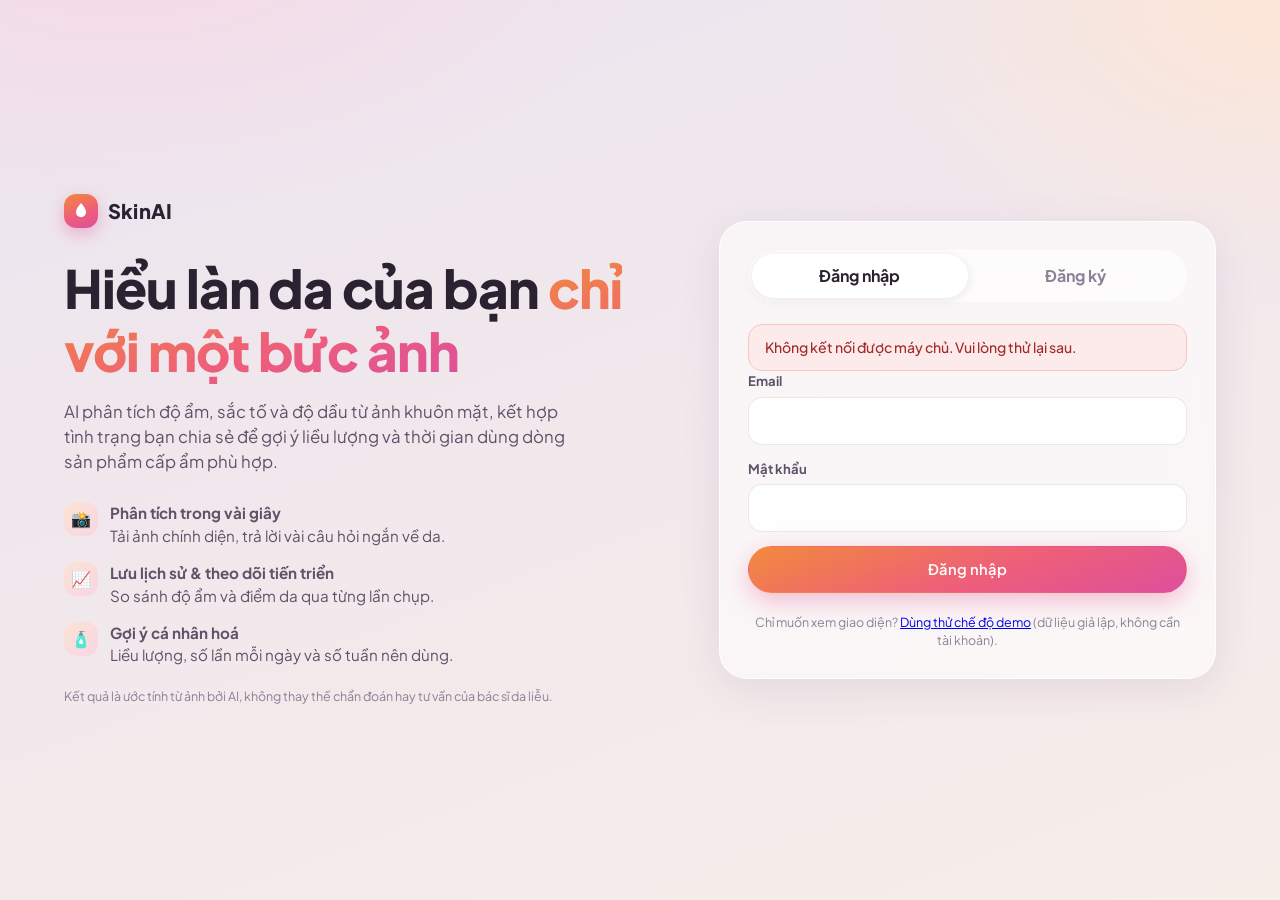
==== index.html @ d9d66732 "Khởi tạo web phân tích da bằng AI (PHP + MySQL + Claude Vision) - Frontend HTML/CSS/JS thuần: đăng n" ====
<!DOCTYPE html>
<html lang="vi">
<head>
  <meta charset="utf-8">
  <meta name="viewport" content="width=device-width, initial-scale=1">
  <title>SkinAI — Phân tích da bằng AI</title>
  <meta name="description" content="Tải ảnh khuôn mặt, nhận phân tích độ ẩm, sắc tố và gợi ý liều lượng sản phẩm cấp ẩm phù hợp với làn da của bạn.">
  <link rel="preconnect" href="https://fonts.googleapis.com">
  <link rel="preconnect" href="https://fonts.gstatic.com" crossorigin>
  <link href="https://fonts.googleapis.com/css2?family=Plus+Jakarta+Sans:wght@400;500;600;700;800&display=swap" rel="stylesheet">
  <link rel="stylesheet" href="assets/css/style.css">
  <link rel="icon" href="data:image/svg+xml,%3Csvg xmlns='http://www.w3.org/2000/svg' viewBox='0 0 100 100'%3E%3Ctext y='.9em' font-size='90'%3E💧%3C/text%3E%3C/svg%3E">
</head>
<body>
  <main class="landing">
    <section class="hero">
      <div class="brand">
        <span class="brand-mark" aria-hidden="true">
          <svg viewBox="0 0 24 24" fill="currentColor"><path d="M12 2.5c3.6 4.3 6 7.6 6 10.9A6 6 0 0 1 6 13.4C6 10.1 8.4 6.8 12 2.5Z"/></svg>
        </span>
        <span data-brand>SkinAI</span>
      </div>
      <h1>Hiểu làn da của bạn <em>chỉ với một bức ảnh</em></h1>
      <p class="lead">AI phân tích độ ẩm, sắc tố và độ dầu từ ảnh khuôn mặt, kết hợp tình trạng bạn chia sẻ để gợi ý liều lượng và thời gian dùng dòng sản phẩm cấp ẩm phù hợp.</p>
      <ul class="feature-list">
        <li><span class="ico" aria-hidden="true">📸</span><span><b>Phân tích trong vài giây</b><br>Tải ảnh chính diện, trả lời vài câu hỏi ngắn về da.</span></li>
        <li><span class="ico" aria-hidden="true">📈</span><span><b>Lưu lịch sử &amp; theo dõi tiến triển</b><br>So sánh độ ẩm và điểm da qua từng lần chụp.</span></li>
        <li><span class="ico" aria-hidden="true">🧴</span><span><b>Gợi ý cá nhân hoá</b><br>Liều lượng, số lần mỗi ngày và số tuần nên dùng.</span></li>
      </ul>
      <p class="disclaimer">Kết quả là ước tính từ ảnh bởi AI, không thay thế chẩn đoán hay tư vấn của bác sĩ da liễu.</p>
    </section>

    <section class="card auth-card" aria-labelledby="auth-title">
      <h2 id="auth-title" class="sr-only">Đăng nhập hoặc đăng ký</h2>
      <div class="auth-tabs" role="tablist">
        <button type="button" role="tab" id="tab-login" aria-selected="true" aria-controls="form-login">Đăng nhập</button>
        <button type="button" role="tab" id="tab-register" aria-selected="false" aria-controls="form-register">Đăng ký</button>
      </div>

      <div id="auth-error" class="alert alert-error" role="alert" hidden></div>

      <form id="form-login" autocomplete="on" novalidate>
        <div class="field">
          <label for="login-email">Email</label>
          <input class="input" id="login-email" name="email" type="email" autocomplete="email" required>
        </div>
        <div class="field">
          <label for="login-password">Mật khẩu</label>
          <input class="input" id="login-password" name="password" type="password" autocomplete="current-password" required>
        </div>
        <button class="btn btn-primary btn-block" type="submit">Đăng nhập</button>
      </form>

      <form id="form-register" autocomplete="on" novalidate hidden>
        <div class="field">
          <label for="reg-name">Họ tên</label>
          <input class="input" id="reg-name" name="name" type="text" autocomplete="name" maxlength="100" required>
        </div>
        <div class="field">
          <label for="reg-email">Email</label>
          <input class="input" id="reg-email" name="email" type="email" autocomplete="email" required>
        </div>
        <div class="field">
          <label for="reg-password">Mật khẩu</label>
          <input class="input" id="reg-password" name="password" type="password" autocomplete="new-password" minlength="8" required>
          <span class="hint">Tối thiểu 8 ký tự.</span>
        </div>
        <label class="consent">
          <input type="checkbox" id="reg-consent" name="consent">
          <span>Tôi đồng ý cho phép lưu ảnh khuôn mặt và dữ liệu về da của tôi, và gửi ảnh tới nhà cung cấp AI (Anthropic) để phân tích. Tôi có thể xoá dữ liệu bất cứ lúc nào trong mục Lịch sử.</span>
        </label>
        <button class="btn btn-primary btn-block" type="submit">Tạo tài khoản</button>
      </form>

      <p class="disclaimer" style="text-align:center">
        Chỉ muốn xem giao diện? <a href="app.html?demo=1">Dùng thử chế độ demo</a> (dữ liệu giả lập, không cần tài khoản).
      </p>
    </section>
  </main>

  <script src="assets/js/config.js"></script>
  <script src="assets/js/api.js"></script>
  <script src="assets/js/auth.js"></script>
</body>
</html>
---- assets/css/style.css ----
/* =========================================================
   SkinAI — giao diện kính mờ, gradient hồng–cam
   ========================================================= */

:root {
  --font: "Plus Jakarta Sans", system-ui, -apple-system, "Segoe UI", Roboto, sans-serif;

  --ink: #2b2231;
  --ink-2: #5d5368;
  --muted: #8b8196;
  --line: rgba(60, 40, 80, 0.10);

  --bg-a: #ece4ef;
  --bg-b: #f7ede9;
  --glass: rgba(255, 255, 255, 0.58);
  --glass-strong: rgba(255, 255, 255, 0.82);
  --glass-border: rgba(255, 255, 255, 0.8);

  --accent: #e8722f;
  --accent-2: #e2508f;
  --grad: linear-gradient(160deg, #f28a3c 0%, #ee5f79 55%, #dd4f9c 100%);
  --grad-soft: linear-gradient(135deg, #fbe3d3, #f9d5e5);

  --good: #2f9e6b;
  --warn: #d98a12;
  --bad: #d64545;

  --radius: 28px;
  --radius-sm: 16px;
  --shadow: 0 10px 40px rgba(88, 52, 110, 0.10);
}

* { box-sizing: border-box; }
[hidden] { display: none !important; }

html { -webkit-text-size-adjust: 100%; }
body {
  margin: 0;
  font-family: var(--font);
  color: var(--ink);
  line-height: 1.5;
  min-height: 100vh;
  background:
    radial-gradient(900px 500px at 10% -10%, #f6d9e6 0%, transparent 60%),
    radial-gradient(800px 500px at 100% 0%, #fde6d6 0%, transparent 55%),
    linear-gradient(160deg, var(--bg-a), var(--bg-b));
  background-attachment: fixed;
}

h1, h2, h3, h4 { margin: 0; line-height: 1.2; }
p { margin: 0; }
button { font: inherit; color: inherit; }
img { max-width: 100%; display: block; }

.muted { color: var(--muted); }
.sr-only { position: absolute; width: 1px; height: 1px; overflow: hidden; clip: rect(0 0 0 0); white-space: nowrap; }

/* ---------- Thành phần chung ---------- */
.card {
  background: var(--glass);
  -webkit-backdrop-filter: blur(20px);
  backdrop-filter: blur(20px);
  border: 1px solid var(--glass-border);
  border-radius: var(--radius);
  box-shadow: var(--shadow);
  padding: 24px;
}
.card-title { font-size: 1.05rem; font-weight: 700; }
.card-head { display: flex; align-items: center; justify-content: space-between; gap: 12px; margin-bottom: 16px; }

.btn {
  display: inline-flex; align-items: center; justify-content: center; gap: 8px;
  border: 1px solid var(--glass-border);
  background: var(--glass-strong);
  color: var(--ink);
  padding: 11px 20px;
  border-radius: 999px;
  font-weight: 600; font-size: 0.92rem;
  cursor: pointer;
  transition: transform .15s ease, box-shadow .15s ease, background .15s ease;
  box-shadow: 0 2px 10px rgba(88, 52, 110, 0.08);
  text-decoration: none;
}
.btn:hover { transform: translateY(-1px); box-shadow: 0 6px 18px rgba(88, 52, 110, 0.14); }
.btn:active { transform: translateY(0); }
.btn:focus-visible, .tab:focus-visible, .chip-check input:focus-visible + span, .seg input:focus-visible + span {
  outline: 3px solid rgba(226, 80, 143, 0.45); outline-offset: 2px;
}
.btn[disabled] { opacity: .55; cursor: not-allowed; transform: none; }
.btn-primary { background: var(--grad); color: #fff; border-color: transparent; box-shadow: 0 8px 24px rgba(226, 80, 143, 0.35); }
.btn-primary:hover { box-shadow: 0 12px 30px rgba(226, 80, 143, 0.45); }
.btn-ghost { background: transparent; box-shadow: none; }
.btn-danger { color: var(--bad); }
.btn-sm { padding: 7px 14px; font-size: 0.82rem; }
.btn-block { width: 100%; }
.btn svg { width: 18px; height: 18px; flex: none; }

.badge {
  display: inline-flex; align-items: center; gap: 6px;
  padding: 4px 10px; border-radius: 999px;
  font-size: 0.75rem; font-weight: 700;
  background: rgba(255,255,255,.7); color: var(--ink-2);
}

/* ---------- Form ---------- */
.field { display: grid; gap: 6px; margin-bottom: 14px; }
.field > label, .field > .label { font-size: 0.82rem; font-weight: 700; color: var(--ink-2); }
.input, .select, .textarea {
  width: 100%;
  font: inherit;
  color: var(--ink);
  background: rgba(255,255,255,.85);
  border: 1px solid var(--line);
  border-radius: 14px;
  padding: 11px 14px;
  transition: border-color .15s, box-shadow .15s;
}
.textarea { resize: vertical; min-height: 64px; }
.input:focus, .select:focus, .textarea:focus {
  outline: none; border-color: var(--accent-2); box-shadow: 0 0 0 4px rgba(226, 80, 143, 0.14);
}
.row { display: grid; grid-template-columns: 1fr 1fr; gap: 12px; }
.hint { font-size: 0.78rem; color: var(--muted); }

.seg-group { display: flex; flex-wrap: wrap; gap: 8px; }
.seg input, .chip-check input { position: absolute; opacity: 0; pointer-events: none; }
.seg span, .chip-check span {
  display: inline-block; padding: 8px 14px; border-radius: 999px;
  background: rgba(255,255,255,.75); border: 1px solid var(--line);
  font-size: 0.85rem; font-weight: 600; color: var(--ink-2); cursor: pointer;
  transition: all .15s ease; user-select: none;
}
.seg, .chip-check { position: relative; }
.seg input:checked + span, .chip-check input:checked + span {
  background: var(--grad); color: #fff; border-color: transparent;
  box-shadow: 0 4px 14px rgba(226, 80, 143, 0.3);
}

.alert { padding: 12px 16px; border-radius: 14px; font-size: 0.88rem; font-weight: 500; }
.alert-error { background: #fdeaea; color: #a12b2b; border: 1px solid #f5c6c6; }
.alert-warn { background: #fff4de; color: #8a5a06; border: 1px solid #f4d9a3; }
.alert-ok { background: #e6f6ee; color: #1f6e49; border: 1px solid #b9e3cf; }

/* ---------- Trang chào / đăng nhập ---------- */
.landing { min-height: 100vh; display: grid; grid-template-columns: 1.1fr 0.9fr; align-items: center; gap: 48px; max-width: 1200px; margin: 0 auto; padding: 32px 24px; }
.brand { display: flex; align-items: center; gap: 10px; font-weight: 800; font-size: 1.25rem; letter-spacing: .01em; }
.brand-mark {
  width: 34px; height: 34px; border-radius: 12px; background: var(--grad);
  display: grid; place-items: center; color: #fff; box-shadow: 0 6px 16px rgba(226,80,143,.35);
}
.brand-mark svg { width: 20px; height: 20px; }
.hero h1 { font-size: clamp(2rem, 4.5vw, 3.3rem); font-weight: 800; letter-spacing: -0.02em; margin: 28px 0 16px; }
.hero h1 em { font-style: normal; background: var(--grad); -webkit-background-clip: text; background-clip: text; color: transparent; }
.hero p.lead { font-size: 1.05rem; color: var(--ink-2); max-width: 520px; }
.feature-list { list-style: none; padding: 0; margin: 28px 0 0; display: grid; gap: 14px; }
.feature-list li { display: flex; gap: 12px; align-items: flex-start; color: var(--ink-2); font-size: 0.95rem; }
.feature-list .ico { flex: none; width: 34px; height: 34px; border-radius: 12px; background: var(--grad-soft); display: grid; place-items: center; font-size: 1rem; }
.auth-card { padding: 28px; }
.auth-tabs { display: grid; grid-template-columns: 1fr 1fr; background: rgba(255,255,255,.6); border-radius: 999px; padding: 4px; margin-bottom: 22px; }
.auth-tabs button { border: 0; background: transparent; padding: 10px; border-radius: 999px; font-weight: 700; color: var(--muted); cursor: pointer; }
.auth-tabs button[aria-selected="true"] { background: #fff; color: var(--ink); box-shadow: 0 2px 10px rgba(88,52,110,.12); }
.consent { display: flex; gap: 10px; align-items: flex-start; font-size: 0.82rem; color: var(--ink-2); margin: 4px 0 16px; }
.consent input { margin-top: 3px; accent-color: var(--accent-2); }
.disclaimer { margin-top: 20px; font-size: 0.78rem; color: var(--muted); }

/* ---------- Khung ứng dụng ---------- */
.shell { max-width: 1440px; margin: 0 auto; padding: 20px 24px 48px; }
.topbar { display: grid; grid-template-columns: 1fr auto 1fr; align-items: center; gap: 16px; margin-bottom: 24px; }
.tabs { display: inline-flex; gap: 4px; padding: 6px; background: var(--glass); border: 1px solid var(--glass-border); border-radius: 999px; -webkit-backdrop-filter: blur(16px); backdrop-filter: blur(16px); box-shadow: var(--shadow); }
.tab { border: 0; background: transparent; padding: 10px 24px; border-radius: 999px; font-weight: 700; color: var(--muted); cursor: pointer; transition: all .15s; white-space: nowrap; }
.tab:hover { color: var(--ink); }
.tab[aria-selected="true"] { background: #fff; color: var(--ink); box-shadow: 0 3px 12px rgba(88,52,110,.14); }
.top-actions { display: flex; align-items: center; justify-content: flex-end; gap: 10px; flex-wrap: wrap; }
.user-menu { position: relative; }
.user-btn { display: flex; align-items: center; gap: 10px; padding: 6px 14px 6px 6px; }
.avatar { width: 32px; height: 32px; border-radius: 50%; background: var(--grad); color: #fff; font-weight: 800; display: grid; place-items: center; font-size: 0.85rem; }
.menu { position: absolute; right: 0; top: calc(100% + 8px); min-width: 220px; z-index: 30; padding: 8px; background: var(--glass-strong); border: 1px solid var(--glass-border); border-radius: 18px; box-shadow: var(--shadow); -webkit-backdrop-filter: blur(20px); backdrop-filter: blur(20px); }
.menu button { display: block; width: 100%; text-align: left; border: 0; background: transparent; padding: 10px 14px; border-radius: 12px; cursor: pointer; font-weight: 600; }
.menu button:hover { background: rgba(226, 80, 143, .08); }
.menu .danger { color: var(--bad); }

.page-title { font-size: 1.9rem; font-weight: 800; letter-spacing: -0.02em; margin-bottom: 4px; }
.page-sub { color: var(--muted); font-size: 0.92rem; margin-bottom: 20px; }

.grid-3 { display: grid; grid-template-columns: minmax(320px, 1fr) minmax(320px, 1.05fr) minmax(300px, 0.95fr); gap: 20px; align-items: start; }
.stack { display: grid; gap: 20px; }

/* ---------- Thẻ ảnh ---------- */
.photo-stage {
  position: relative; aspect-ratio: 3 / 4; border-radius: 22px; overflow: hidden;
  background: linear-gradient(160deg, rgba(255,255,255,.7), rgba(245,225,235,.7));
  border: 2px dashed rgba(226, 80, 143, .35);
  display: grid; place-items: center; text-align: center; padding: 20px;
  transition: border-color .15s, background .15s;
}
.photo-stage.drag { border-color: var(--accent-2); background: rgba(255,255,255,.95); }
.photo-stage.filled { border-style: solid; border-color: rgba(255,255,255,.9); padding: 0; }
.photo-stage img { width: 100%; height: 100%; object-fit: cover; }
.photo-empty .big { font-size: 2.6rem; }
.photo-empty p { margin-top: 6px; color: var(--ink-2); font-weight: 600; }
.photo-actions { display: flex; gap: 10px; margin-top: 14px; flex-wrap: wrap; }
.photo-actions .btn { flex: 1 1 auto; }
.tips { margin: 14px 0 0; padding: 0; list-style: none; display: grid; gap: 6px; font-size: 0.82rem; color: var(--ink-2); }
.tips li::before { content: "✓ "; color: var(--good); font-weight: 800; }

.scan-overlay { position: absolute; inset: 0; background: rgba(43, 34, 49, .35); display: grid; place-items: center; color: #fff; text-align: center; padding: 20px; }
.scan-overlay::after {
  content: ""; position: absolute; left: 0; right: 0; height: 3px; top: 0;
  background: linear-gradient(90deg, transparent, #fff, transparent);
  box-shadow: 0 0 18px 4px rgba(255,255,255,.8);
  animation: scan 1.8s ease-in-out infinite;
}
@keyframes scan { 0% { top: 4%; } 50% { top: 96%; } 100% { top: 4%; } }
.scan-msg { font-weight: 700; text-shadow: 0 1px 8px rgba(0,0,0,.4); position: relative; z-index: 1; }

/* ---------- Thẻ kết quả ---------- */
.result-card {
  background: var(--grad); color: #fff; border: 0; padding: 26px;
  box-shadow: 0 20px 50px rgba(226, 80, 143, .32);
  position: relative; overflow: hidden;
}
.result-card::before { content: ""; position: absolute; width: 320px; height: 320px; right: -120px; top: -140px; border-radius: 50%; background: rgba(255,255,255,.12); }
.result-card h2 { font-size: 1.6rem; font-weight: 800; position: relative; }
.result-card .summary { opacity: .92; font-size: 0.9rem; margin-top: 6px; position: relative; }
.gauge-wrap { max-width: 260px; margin: 8px auto 0; position: relative; }
.gauge-wrap svg { width: 100%; height: auto; overflow: visible; }
.metric-tiles { display: grid; grid-template-columns: repeat(3, 1fr); gap: 10px; margin-top: 4px; position: relative; }
.metric { background: rgba(255,255,255,.16); border: 1px solid rgba(255,255,255,.25); border-radius: 18px; padding: 12px 14px; }
.metric .k { font-size: 0.72rem; opacity: .85; font-weight: 600; }
.metric .v { font-size: 1.55rem; font-weight: 800; letter-spacing: -0.02em; }
.metric .v small { font-size: 0.8rem; font-weight: 700; opacity: .85; }
.metric .bar { height: 5px; border-radius: 3px; background: rgba(255,255,255,.28); margin-top: 6px; overflow: hidden; }
.metric .bar i { display: block; height: 100%; background: #fff; border-radius: 3px; }
.result-section { margin-top: 20px; position: relative; }
.result-section h3 { font-size: 0.95rem; font-weight: 800; margin-bottom: 8px; }
.result-section ul { margin: 0; padding-left: 18px; font-size: 0.86rem; opacity: .95; display: grid; gap: 4px; }
.conf { display: flex; align-items: center; gap: 8px; flex-wrap: wrap; margin-top: 12px; position: relative; }
.conf .badge { background: rgba(255,255,255,.22); color: #fff; }
.result-actions { display: grid; gap: 10px; margin-top: 22px; position: relative; }
.btn-onGrad { background: rgba(255,255,255,.22); border: 1px solid rgba(255,255,255,.35); color: #fff; justify-content: space-between; padding: 14px 20px; box-shadow: none; }
.btn-onGrad:hover { background: rgba(255,255,255,.32); }
.derm-alert { margin-top: 16px; background: rgba(255,255,255,.95); color: #8a2b2b; border-radius: 16px; padding: 12px 16px; font-weight: 600; font-size: 0.86rem; position: relative; }

/* ---------- Radar & danh sách chỉ số ---------- */
.radar-wrap svg { width: 100%; height: auto; }
.rating-list { list-style: none; margin: 8px 0 0; padding: 0; display: grid; gap: 8px; }
.rating-list li { display: flex; justify-content: space-between; font-size: 0.86rem; padding-bottom: 8px; border-bottom: 1px solid var(--line); }
.rating-list li:last-child { border-bottom: 0; }
.rating-list .lvl { font-weight: 800; }
.lvl-excellent { color: var(--accent); }
.lvl-good { color: var(--good); }
.lvl-mid { color: var(--warn); }
.lvl-low { color: var(--bad); }

/* ---------- Gợi ý sản phẩm ---------- */
.rec { padding: 16px; border-radius: 20px; background: rgba(255,255,255,.75); border: 1px solid var(--glass-border); display: grid; gap: 8px; }
.rec + .rec { margin-top: 12px; }
.rec-top { display: flex; justify-content: space-between; align-items: flex-start; gap: 12px; }
.rec-name { font-weight: 800; }
.rec-cat { font-size: 0.75rem; color: var(--muted); font-weight: 600; }
.rec-price { color: var(--accent); font-weight: 800; white-space: nowrap; }
.rec-pills { display: flex; flex-wrap: wrap; gap: 6px; }
.rec-pills .badge { background: var(--grad-soft); color: #7a3350; }
.rec-dose { font-size: 0.86rem; }
.rec-how, .rec-notes { font-size: 0.8rem; color: var(--ink-2); }
.empty { text-align: center; padding: 28px 12px; color: var(--muted); font-size: 0.9rem; }

/* ---------- Hướng dẫn / bước ---------- */
.steps { list-style: none; margin: 0; padding: 0; display: grid; gap: 16px; counter-reset: s; }
.steps li { display: flex; gap: 14px; font-size: 0.9rem; color: var(--ink-2); counter-increment: s; }
.steps li::before { content: counter(s); flex: none; width: 30px; height: 30px; border-radius: 50%; background: var(--grad); color: #fff; font-weight: 800; display: grid; place-items: center; font-size: 0.85rem; }
.steps b { display: block; color: var(--ink); }

/* ---------- Lịch sử ---------- */
.trend-card svg { width: 100%; height: auto; }
.legend { display: flex; gap: 16px; font-size: 0.8rem; color: var(--ink-2); margin-bottom: 6px; }
.legend i { display: inline-block; width: 10px; height: 10px; border-radius: 50%; margin-right: 6px; }
.history-list { display: grid; grid-template-columns: repeat(auto-fill, minmax(280px, 1fr)); gap: 16px; margin-top: 20px; }
.h-item { padding: 14px; display: grid; grid-template-columns: 84px 1fr; gap: 14px; cursor: pointer; transition: transform .15s; border-radius: 24px; }
.h-item:hover { transform: translateY(-2px); }
.h-thumb { width: 84px; height: 104px; border-radius: 16px; object-fit: cover; background: var(--grad-soft); }
.h-date { font-weight: 800; font-size: 0.9rem; }
.h-stats { display: grid; grid-template-columns: 1fr 1fr; gap: 4px 10px; font-size: 0.78rem; color: var(--ink-2); margin: 6px 0 8px; }
.h-stats b { color: var(--ink); }
.h-actions { display: flex; gap: 6px; }

/* ---------- Báo cáo ---------- */
.report { max-width: 900px; margin: 0 auto; padding: 32px; background: var(--glass-strong); }
.report-head { display: flex; justify-content: space-between; align-items: flex-start; gap: 16px; padding-bottom: 18px; border-bottom: 1px solid var(--line); margin-bottom: 22px; }
.report-grid { display: grid; grid-template-columns: 220px 1fr; gap: 24px; }
.report-photo { border-radius: 20px; aspect-ratio: 3/4; object-fit: cover; width: 100%; }
.report table { width: 100%; border-collapse: collapse; font-size: 0.9rem; }
.report th, .report td { text-align: left; padding: 8px 0; border-bottom: 1px solid var(--line); }
.report th { color: var(--muted); font-weight: 600; width: 55%; }
.report h3 { margin: 22px 0 10px; font-size: 1rem; }
.report ul { margin: 0; padding-left: 20px; display: grid; gap: 4px; font-size: 0.9rem; }
.report .foot { margin-top: 24px; font-size: 0.76rem; color: var(--muted); }

/* ---------- Toast ---------- */
.toasts { position: fixed; bottom: 20px; left: 50%; transform: translateX(-50%); z-index: 100; display: grid; gap: 10px; width: min(92vw, 440px); }
.toast { padding: 13px 18px; border-radius: 16px; font-weight: 600; font-size: 0.9rem; background: var(--ink); color: #fff; box-shadow: 0 10px 30px rgba(0,0,0,.25); animation: pop .25s ease; }
.toast.error { background: #a12b2b; }
.toast.ok { background: #1f6e49; }
@keyframes pop { from { opacity: 0; transform: translateY(8px); } to { opacity: 1; transform: none; } }

.spinner { width: 18px; height: 18px; border-radius: 50%; border: 3px solid rgba(255,255,255,.4); border-top-color: #fff; animation: spin .8s linear infinite; }
@keyframes spin { to { transform: rotate(360deg); } }

.demo-banner { background: #fff4de; color: #8a5a06; text-align: center; font-size: 0.82rem; font-weight: 600; padding: 8px 12px; }

/* ---------- Admin ---------- */
.admin-wrap { max-width: 960px; margin: 0 auto; padding: 24px; }
.ref-grid { display: grid; grid-template-columns: repeat(auto-fill, minmax(190px, 1fr)); gap: 14px; margin-top: 16px; }
.ref-item { padding: 10px; border-radius: 20px; font-size: 0.8rem; }
.ref-item img { border-radius: 14px; aspect-ratio: 3/4; object-fit: cover; width: 100%; margin-bottom: 8px; }

/* ---------- Responsive ---------- */
@media (max-width: 1180px) {
  .grid-3 { grid-template-columns: 1fr 1fr; }
  .grid-3 > :nth-child(3) { grid-column: 1 / -1; }
  .landing { grid-template-columns: 1fr; gap: 28px; }
}
@media (max-width: 760px) {
  .shell { padding: 14px 14px 40px; }
  .topbar { grid-template-columns: 1fr; justify-items: stretch; }
  .topbar .brand { justify-content: space-between; }
  .tabs { justify-self: center; }
  .tab { padding: 9px 14px; font-size: 0.9rem; }
  .top-actions { justify-content: center; }
  .grid-3 { grid-template-columns: 1fr; }
  .card { padding: 18px; border-radius: 24px; }
  .row { grid-template-columns: 1fr; }
  .report { padding: 18px; }
  .report-grid { grid-template-columns: 1fr; }
  .report-photo { max-width: 240px; }
  .page-title { font-size: 1.5rem; }
}

@media (prefers-reduced-motion: reduce) {
  *, *::before, *::after { animation-duration: .01ms !important; transition-duration: .01ms !important; }
}

/* ---------- In báo cáo ---------- */
@media print {
  body { background: #fff; }
  .topbar, .toasts, .demo-banner, .no-print { display: none !important; }
  .shell { padding: 0; max-width: none; }
  .card, .report { box-shadow: none; border: 0; background: #fff; -webkit-backdrop-filter: none; backdrop-filter: none; }
  #view-analyze, #view-history { display: none !important; }
  #view-report { display: block !important; }
}
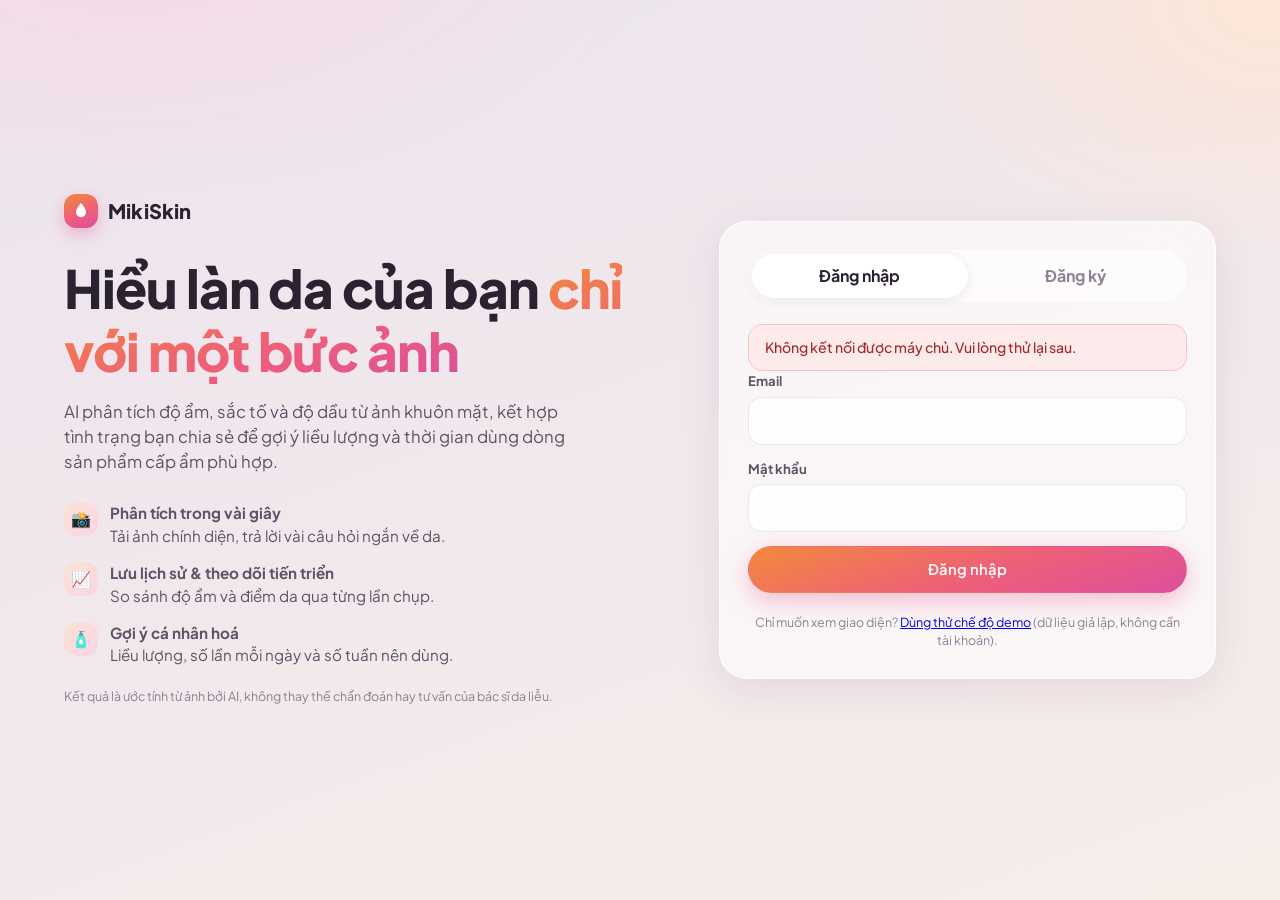
==== commit ef60b142: "Đổi tên thương hiệu: SkinAI -> MikiSkin Đổi tên hiển thị cho người dùng ở mọi nơi: window.SKIN_CONFI" ====
--- a/index.html
+++ b/index.html
@@ -2,9 +2,20 @@
 <html lang="vi">
 <head>
   <meta charset="utf-8">
-  <meta name="viewport" content="width=device-width, initial-scale=1">
-  <title>SkinAI — Phân tích da bằng AI</title>
+  <meta name="viewport" content="width=device-width, initial-scale=1, viewport-fit=cover">
+  <title>MikiSkin — Phân tích da bằng AI</title>
   <meta name="description" content="Tải ảnh khuôn mặt, nhận phân tích độ ẩm, sắc tố và gợi ý liều lượng sản phẩm cấp ẩm phù hợp với làn da của bạn.">
+
+  <!-- PWA: cài lên màn hình chính, mở như app riêng (standalone) -->
+  <link rel="manifest" href="manifest.json">
+  <meta name="theme-color" content="#e8722f">
+  <meta name="mobile-web-app-capable" content="yes">
+  <!-- iOS/Safari: các thẻ dưới đây không nằm trong chuẩn manifest, iOS chỉ đọc riêng qua meta -->
+  <meta name="apple-mobile-web-app-capable" content="yes">
+  <meta name="apple-mobile-web-app-status-bar-style" content="black-translucent">
+  <meta name="apple-mobile-web-app-title" content="MikiSkin">
+  <link rel="apple-touch-icon" href="assets/icons/apple-touch-icon.png">
+
   <link rel="preconnect" href="https://fonts.googleapis.com">
   <link rel="preconnect" href="https://fonts.gstatic.com" crossorigin>
   <link href="https://fonts.googleapis.com/css2?family=Plus+Jakarta+Sans:wght@400;500;600;700;800&display=swap" rel="stylesheet">
@@ -18,7 +29,7 @@
         <span class="brand-mark" aria-hidden="true">
           <svg viewBox="0 0 24 24" fill="currentColor"><path d="M12 2.5c3.6 4.3 6 7.6 6 10.9A6 6 0 0 1 6 13.4C6 10.1 8.4 6.8 12 2.5Z"/></svg>
         </span>
-        <span data-brand>SkinAI</span>
+        <span data-brand>MikiSkin</span>
       </div>
       <h1>Hiểu làn da của bạn <em>chỉ với một bức ảnh</em></h1>
       <p class="lead">AI phân tích độ ẩm, sắc tố và độ dầu từ ảnh khuôn mặt, kết hợp tình trạng bạn chia sẻ để gợi ý liều lượng và thời gian dùng dòng sản phẩm cấp ẩm phù hợp.</p>
@@ -28,6 +39,7 @@
         <li><span class="ico" aria-hidden="true">🧴</span><span><b>Gợi ý cá nhân hoá</b><br>Liều lượng, số lần mỗi ngày và số tuần nên dùng.</span></li>
       </ul>
       <p class="disclaimer">Kết quả là ước tính từ ảnh bởi AI, không thay thế chẩn đoán hay tư vấn của bác sĩ da liễu.</p>
+      <button type="button" class="btn btn-sm" data-pwa-install hidden style="margin-top:14px">Cài đặt ứng dụng</button>
     </section>
 
     <section class="card auth-card" aria-labelledby="auth-title">
@@ -81,5 +93,6 @@
   <script src="assets/js/config.js"></script>
   <script src="assets/js/api.js"></script>
   <script src="assets/js/auth.js"></script>
+  <script src="assets/js/pwa.js"></script>
 </body>
 </html>
--- a/assets/css/style.css
+++ b/assets/css/style.css
@@ -1,5 +1,5 @@
 /* =========================================================
-   SkinAI — giao diện kính mờ, gradient hồng–cam
+   MikiSkin — giao diện kính mờ, gradient hồng–cam
    ========================================================= */
 
 :root {
@@ -314,6 +314,39 @@
 .ref-item { padding: 10px; border-radius: 20px; font-size: 0.8rem; }
 .ref-item img { border-radius: 14px; aspect-ratio: 3/4; object-fit: cover; width: 100%; margin-bottom: 8px; }
 
+/* ---------- Chấm độ chính xác ---------- */
+.admin-nav { display: flex; gap: 8px; flex-wrap: wrap; margin-bottom: 18px; }
+.admin-nav a { padding: 8px 16px; border-radius: 999px; font-weight: 700; font-size: 0.86rem; text-decoration: none; color: var(--ink-2); background: rgba(255,255,255,.55); border: 1px solid var(--glass-border); }
+.admin-nav a:hover { background: #fff; }
+.admin-nav a[aria-current="page"] { background: var(--grad); color: #fff; border-color: transparent; }
+.progress { height: 8px; border-radius: 4px; background: rgba(90,60,110,.12); margin-top: 14px; overflow: hidden; }
+.progress i { display: block; height: 100%; width: 0; background: var(--grad); transition: width .25s ease; }
+.tiles-3 { display: grid; grid-template-columns: repeat(3, 1fr); gap: 14px; margin: 14px 0 6px; }
+.stat-card { padding: 16px; border-radius: 20px; background: rgba(255,255,255,.75); border: 1px solid var(--glass-border); }
+.stat-card .k { font-size: 0.78rem; font-weight: 700; color: var(--muted); }
+.stat-card .big { font-size: 2rem; font-weight: 800; letter-spacing: -0.02em; line-height: 1.1; margin: 4px 0; }
+.stat-card .big small { font-size: 0.85rem; font-weight: 700; color: var(--muted); }
+.stat-card dl { margin: 8px 0 0; display: grid; grid-template-columns: 1fr auto; gap: 3px 10px; font-size: 0.8rem; color: var(--ink-2); }
+.stat-card dt { color: var(--muted); }
+.stat-card dd { margin: 0; font-weight: 700; text-align: right; }
+.stat-card .bias { font-size: 0.76rem; color: var(--ink-2); margin-top: 8px; }
+.scatter-row { display: grid; grid-template-columns: repeat(3, 1fr); gap: 14px; margin-top: 12px; }
+.scatter-row figure { margin: 0; text-align: center; font-size: 0.8rem; font-weight: 700; color: var(--ink-2); }
+.scatter-row svg { width: 100%; max-width: 280px; height: auto; margin: 0 auto; }
+.verdict { font-weight: 800; font-size: 1rem; padding: 8px 16px; border-radius: 999px; background: rgba(255,255,255,.8); }
+.table-scroll { overflow-x: auto; }
+.data-table { width: 100%; border-collapse: collapse; font-size: 0.84rem; }
+.data-table th, .data-table td { padding: 8px 10px; border-bottom: 1px solid var(--line); text-align: left; white-space: nowrap; }
+.data-table th { color: var(--muted); font-weight: 700; font-size: 0.76rem; }
+.data-table td.num, .data-table th.num { text-align: right; font-variant-numeric: tabular-nums; }
+.data-table tr.sel { background: rgba(226, 80, 143, .07); }
+.data-table img.mini { width: 40px; height: 50px; object-fit: cover; border-radius: 8px; display: block; }
+.err-ok { color: var(--good); font-weight: 700; }
+.err-mid { color: var(--warn); font-weight: 700; }
+.err-bad { color: var(--bad); font-weight: 700; }
+.howto-read summary { cursor: pointer; font-weight: 700; font-size: 0.88rem; }
+.howto-read ul { margin: 10px 0 0; padding-left: 20px; display: grid; gap: 6px; font-size: 0.84rem; color: var(--ink-2); }
+
 /* ---------- Responsive ---------- */
 @media (max-width: 1180px) {
   .grid-3 { grid-template-columns: 1fr 1fr; }
@@ -334,6 +367,13 @@
   .report-grid { grid-template-columns: 1fr; }
   .report-photo { max-width: 240px; }
   .page-title { font-size: 1.5rem; }
+  .tiles-3, .scatter-row { grid-template-columns: 1fr; }
+}
+
+/* ---------- Chạy standalone (đã cài như app) trên iOS/Android: né tai thỏ/thanh cử chỉ ---------- */
+@media (display-mode: standalone) {
+  .shell { padding-top: max(20px, env(safe-area-inset-top)); padding-bottom: max(48px, env(safe-area-inset-bottom)); }
+  .landing { padding-top: max(32px, env(safe-area-inset-top)); padding-bottom: max(32px, env(safe-area-inset-bottom)); }
 }
 
 @media (prefers-reduced-motion: reduce) {
